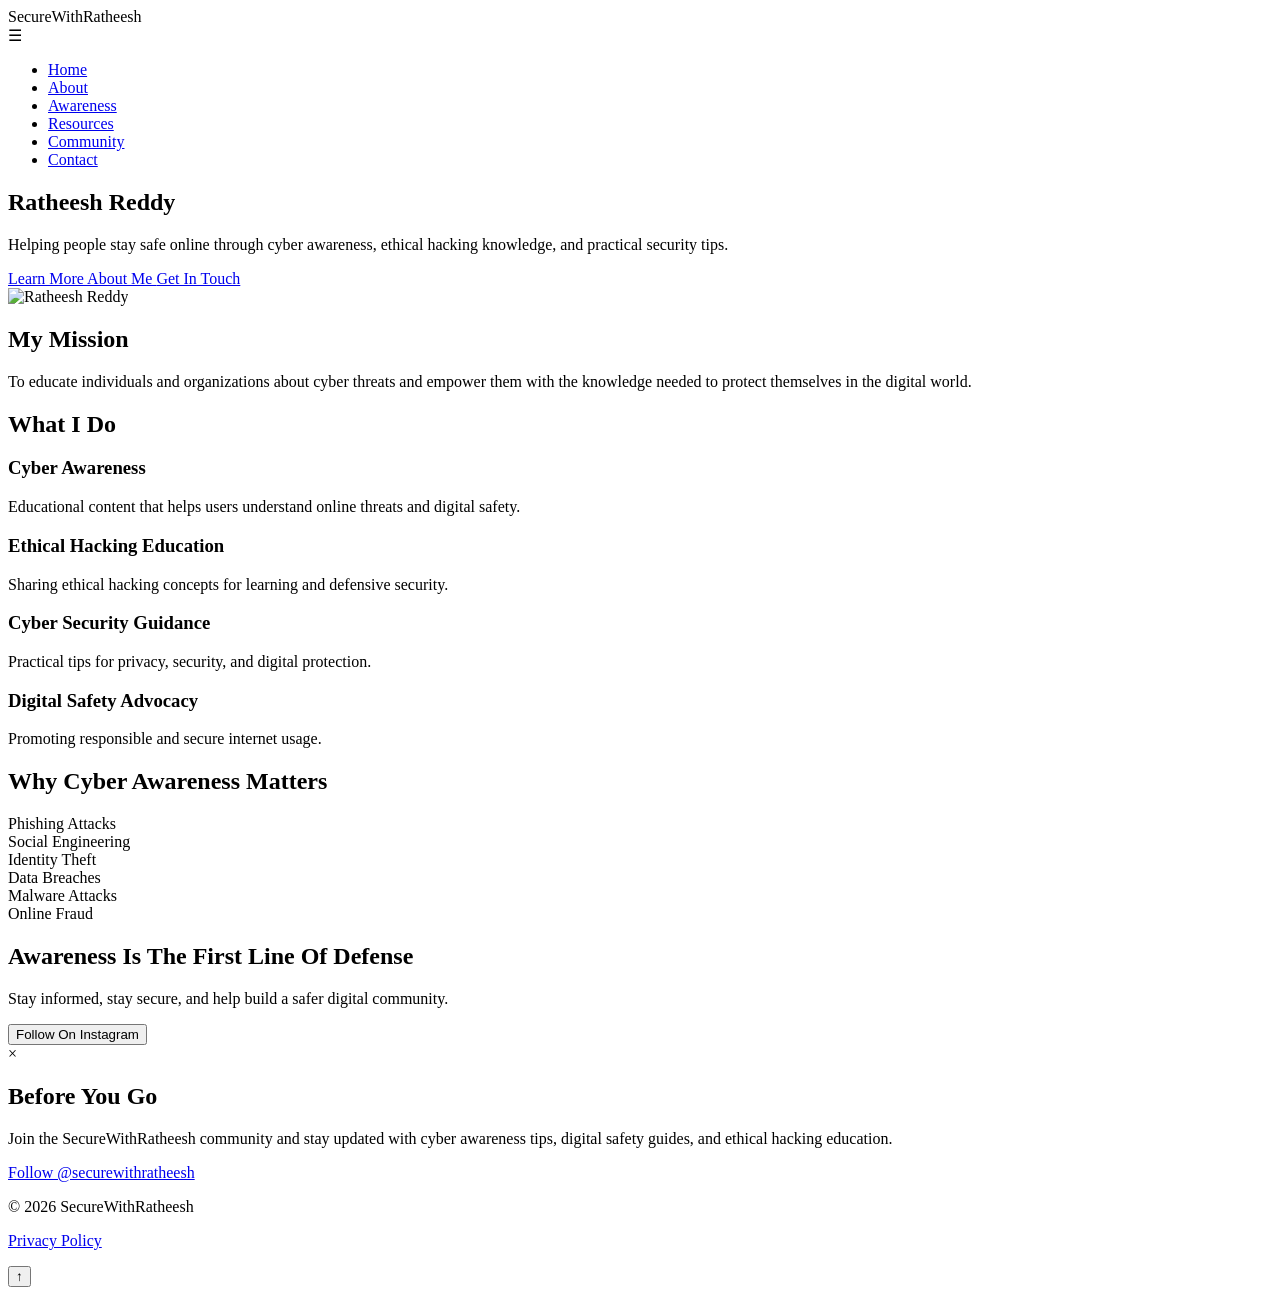
==== index.html @ 259271c7 "index.html" ====
<!DOCTYPE html>
<html lang="en">

<head>
<meta charset="UTF-8">
<meta name="viewport" content="width=device-width, initial-scale=1.0">

<title>SecureWithRatheesh | Cyber Awareness & Digital Safety</title>

<meta name="description" content="Helping people stay safe online through cyber awareness, ethical hacking knowledge, and practical security tips.">

<link rel="stylesheet" href="style.css">

<link href="https://fonts.googleapis.com/css2?family=Poppins:wght@300;400;500;600;700;800&display=swap" rel="stylesheet">
</head>

<body>

<!-- Navigation -->

<header>

<nav class="navbar">

<div class="logo">
SecureWithRatheesh
</div>
<div class="menu-toggle">☰</div>
<ul class="nav-links">

<li><a href="index.html">Home</a></li>

<li><a href="about.html">About</a></li>

<li><a href="awareness.html">Awareness</a></li>

<li><a href="resources.html">Resources</a></li>

<li><a href="community.html">Community</a></li>

<li><a href="contact.html">Contact</a></li>

</ul>

</nav>

</header>

<!-- Hero Section -->

<section class="hero">

<div class="hero-left">

<h1>
Ratheesh Reddy
</h1>

<h2 id="typing"></h2>

<p>

Helping people stay safe online through cyber awareness,
ethical hacking knowledge, and practical security tips.

</p>

<div class="hero-buttons">

<a href="about.html" class="btn-primary">
Learn More About Me
</a>

<a href="contact.html" class="btn-secondary">
Get In Touch
</a>

</div>

</div>

<div class="hero-right">
    <div class="profile-container">
        <img
            src="rr.jpg"
            alt="Ratheesh Reddy"
            class="profile-image">
    </div>
</div>
</section>

<!-- Mission -->

<section class="section">

<h2>My Mission</h2>

<div class="card">

<p>

To educate individuals and organizations about cyber threats
and empower them with the knowledge needed to protect
themselves in the digital world.

</p>

</div>

</section>

<!-- What I Do -->

<section class="section">

<h2>What I Do</h2>

<div class="grid">

<div class="card">

<h3>Cyber Awareness</h3>

<p>
Educational content that helps users understand
online threats and digital safety.
</p>

</div>

<div class="card">

<h3>Ethical Hacking Education</h3>

<p>
Sharing ethical hacking concepts for learning
and defensive security.
</p>

</div>

<div class="card">

<h3>Cyber Security Guidance</h3>

<p>
Practical tips for privacy, security,
and digital protection.
</p>

</div>

<div class="card">

<h3>Digital Safety Advocacy</h3>

<p>
Promoting responsible and secure internet usage.
</p>

</div>

</div>

</section>

<!-- Why Awareness Matters -->

<section class="section">

<h2>Why Cyber Awareness Matters</h2>

<div class="grid">

<div class="card">
Phishing Attacks
</div>

<div class="card">
Social Engineering
</div>

<div class="card">
Identity Theft
</div>

<div class="card">
Data Breaches
</div>

<div class="card">
Malware Attacks
</div>

<div class="card">
Online Fraud
</div>

</div>

</section>

<!-- CTA -->

<section class="cta">

<h2>
Awareness Is The First Line Of Defense
</h2>

<p>

Stay informed, stay secure, and help build
a safer digital community.

</p>

<button id="instagramBtn">

Follow On Instagram

</button>

</section>

<!-- Instagram Popup -->

<div id="instagramModal" class="modal">

<div class="modal-content">

<span class="close">&times;</span>

<h2>Before You Go</h2>

<p>

Join the SecureWithRatheesh community and stay
updated with cyber awareness tips, digital safety
guides, and ethical hacking education.

</p>

<a
href="https://instagram.com/securewithratheesh"
target="_blank"
class="btn-primary"
>

Follow @securewithratheesh

</a>

</div>

</div>

<!-- Footer -->

<footer>

<p>© 2026 SecureWithRatheesh</p>

<p>

<a href="privacy.html">

Privacy Policy

</a>

</p>

</footer>
<button id="topBtn" title="Go to top">
↑
</button>
<script src="script.js"></script>

</body>

</html>
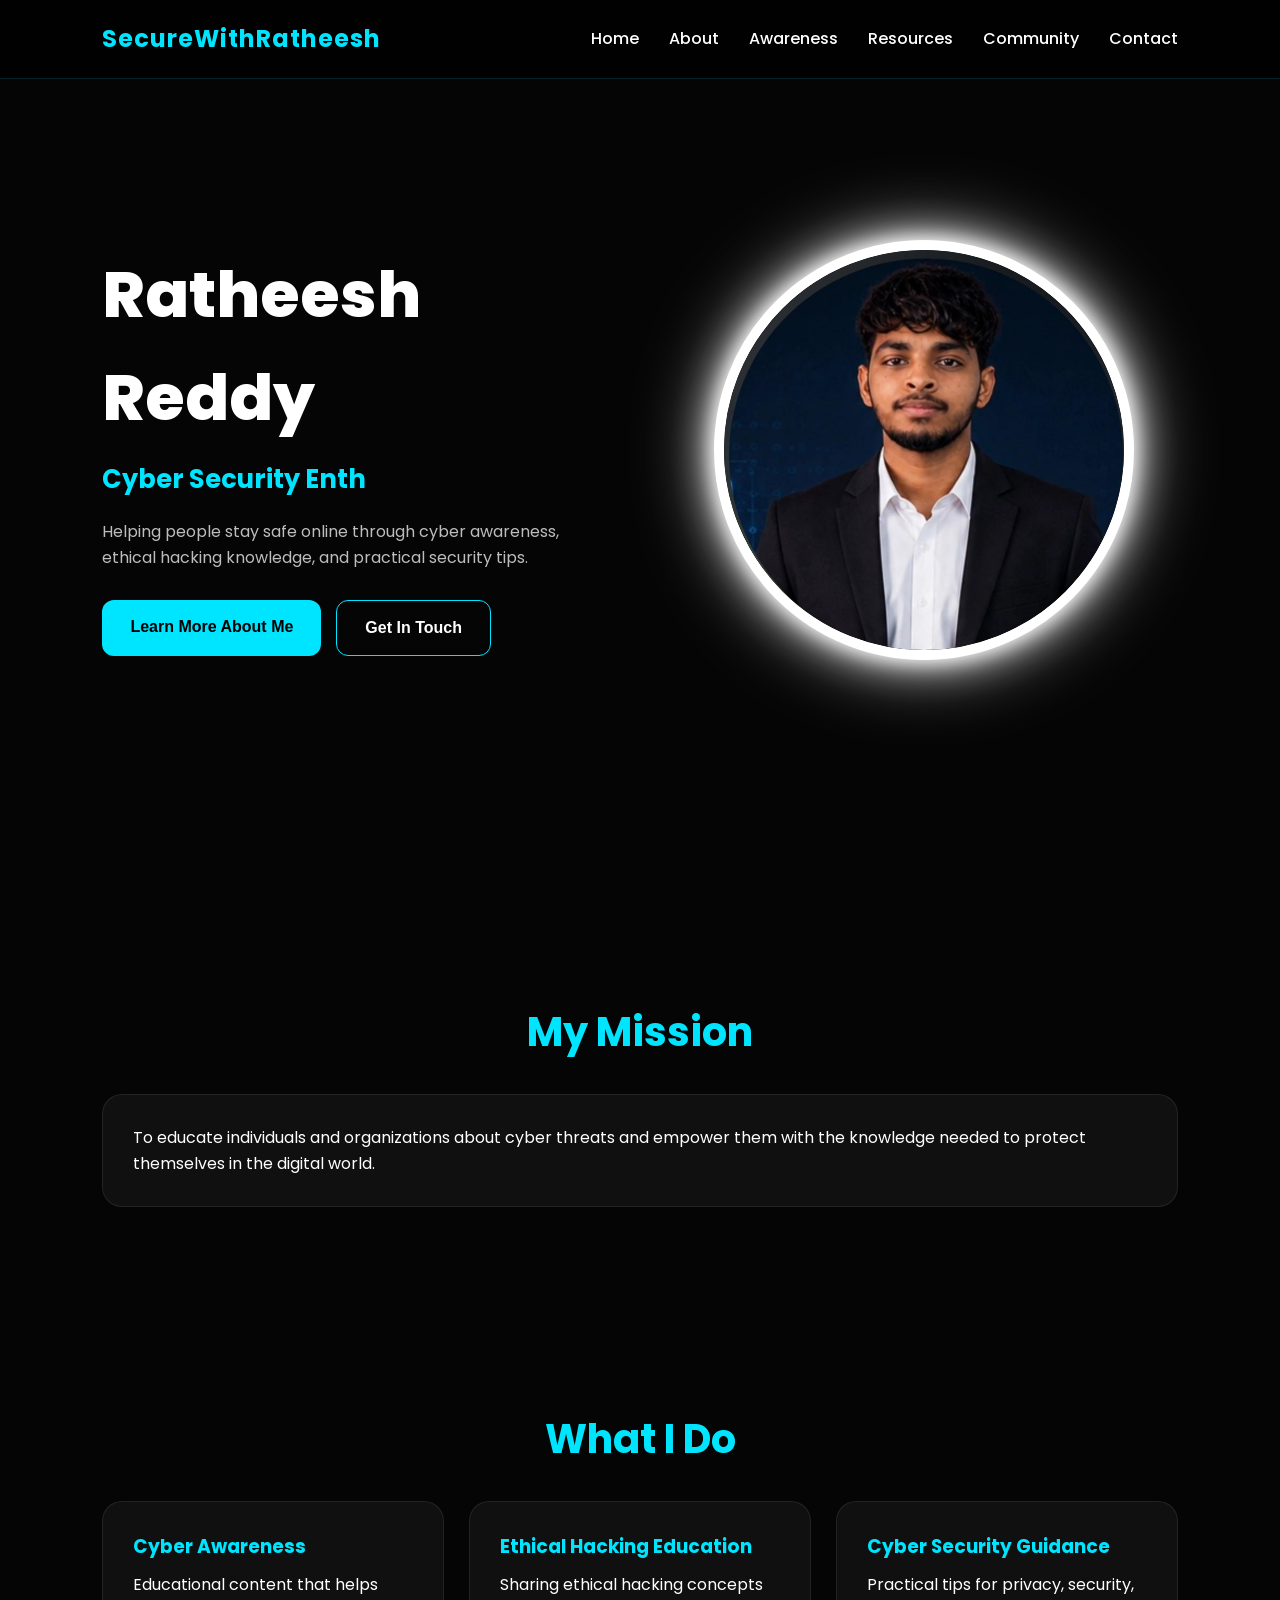
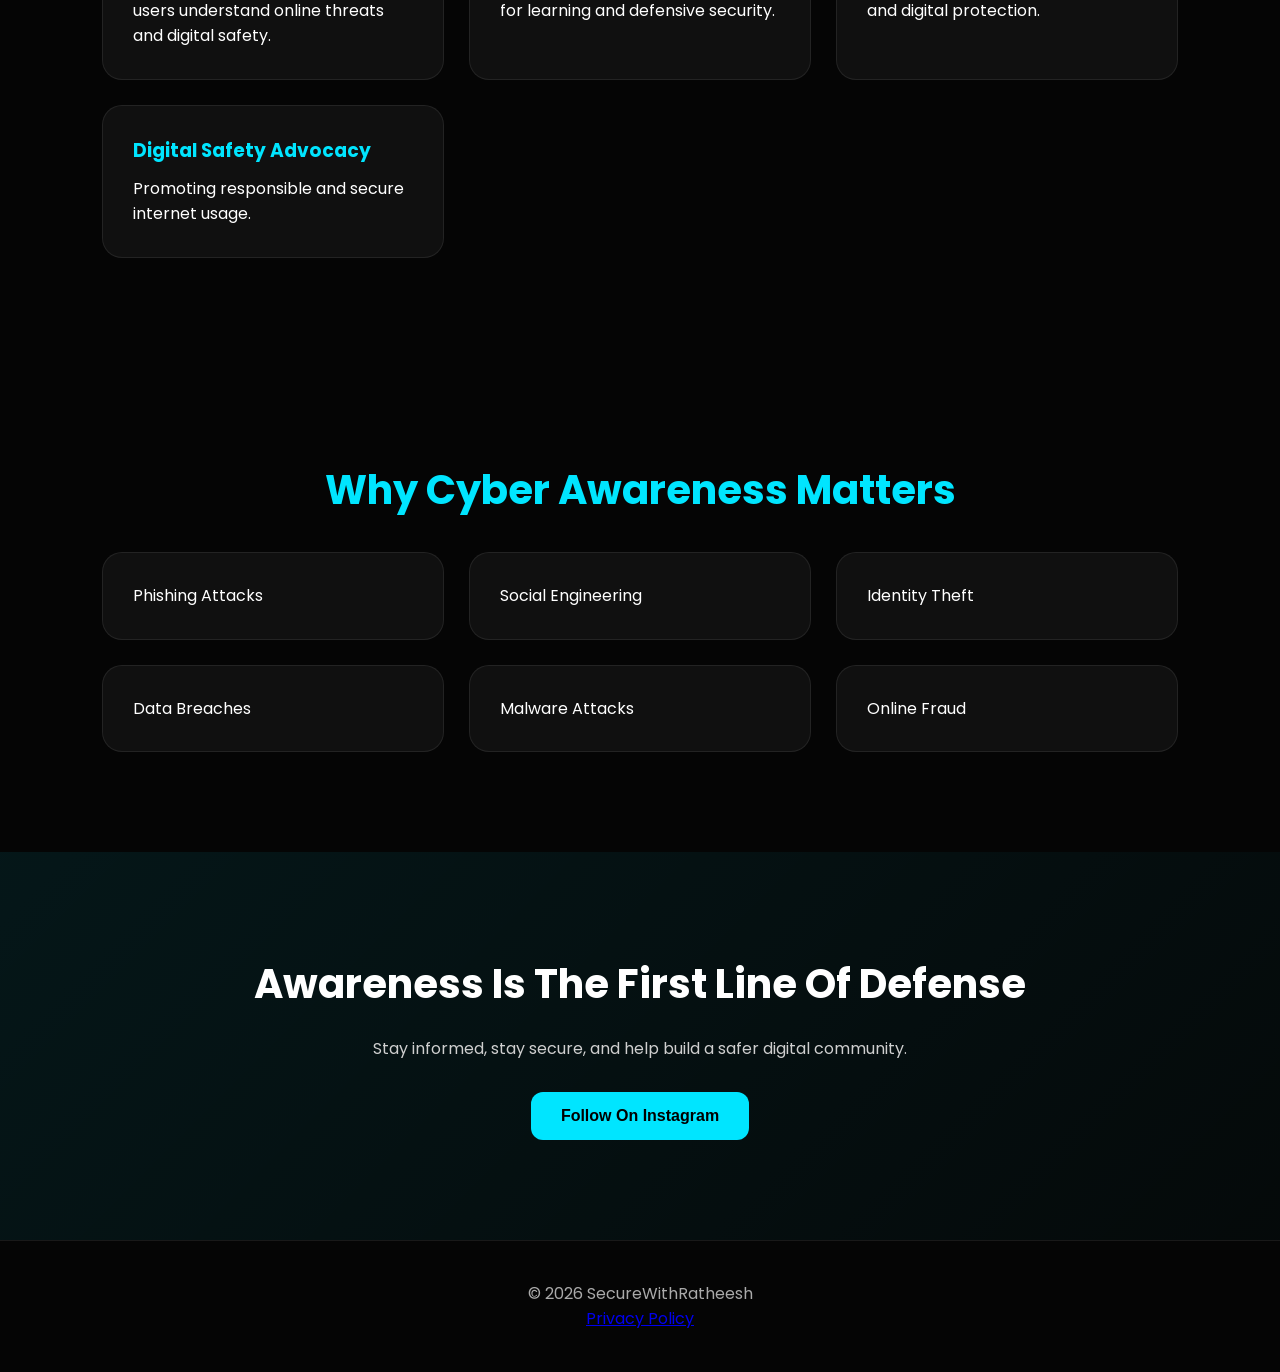
==== commit aeed7e14: "Update index.html" ====
--- a/index.html
+++ b/index.html
@@ -4,7 +4,7 @@
 <head>
 <meta charset="UTF-8">
 <meta name="viewport" content="width=device-width, initial-scale=1.0">
-
+<meta name="theme-color" content="#00e5ff">
 <title>SecureWithRatheesh | Cyber Awareness & Digital Safety</title>
 
 <meta name="description" content="Helping people stay safe online through cyber awareness, ethical hacking knowledge, and practical security tips.">
--- a/style.css
+++ b/style.css
@@ -0,0 +1,623 @@
+/* =========================
+   GLOBAL SETTINGS
+========================= */
+
+*{
+margin:0;
+padding:0;
+box-sizing:border-box;
+font-family:'Poppins',sans-serif;
+}
+
+html{
+scroll-behavior:smooth;
+}
+
+body{
+background:#050505;
+color:#fff;
+overflow-x:hidden;
+line-height:1.6;
+}
+
+/* =========================
+   SCROLLBAR
+========================= */
+
+::-webkit-scrollbar{
+width:8px;
+}
+
+::-webkit-scrollbar-track{
+background:#111;
+}
+
+::-webkit-scrollbar-thumb{
+background:#00e5ff;
+border-radius:20px;
+}
+
+/* =========================
+   NAVBAR
+========================= */
+
+.navbar{
+position:fixed;
+top:0;
+left:0;
+width:100%;
+display:flex;
+justify-content:space-between;
+align-items:center;
+padding:20px 8%;
+background:rgba(0,0,0,.75);
+backdrop-filter:blur(15px);
+z-index:999;
+border-bottom:1px solid rgba(0,229,255,.15);
+}
+
+.logo{
+font-size:1.5rem;
+font-weight:700;
+color:#00e5ff;
+letter-spacing:1px;
+}
+
+.nav-links{
+display:flex;
+gap:30px;
+list-style:none;
+}
+
+.nav-links a{
+text-decoration:none;
+color:white;
+font-weight:500;
+transition:.3s;
+}
+
+.nav-links a:hover{
+color:#00e5ff;
+}
+
+/* =========================
+   HERO SECTION
+========================= */
+
+.hero{
+min-height:100vh;
+display:flex;
+align-items:center;
+justify-content:space-between;
+padding:120px 8%;
+gap:60px;
+}
+
+.hero-left{
+flex:1;
+}
+
+.hero-left h1{
+font-size:4rem;
+font-weight:800;
+margin-bottom:10px;
+}
+
+.hero-left h2{
+color:#00e5ff;
+font-size:1.6rem;
+margin-bottom:20px;
+height:40px;
+}
+
+.hero-left p{
+color:#bdbdbd;
+max-width:600px;
+margin-bottom:30px;
+}
+
+.hero-right{
+flex:1;
+display:flex;
+justify-content:center;
+align-items:center;
+}
+.profile-container{
+    width:420px;
+    height:420px;
+    border-radius:50%;
+    overflow:hidden;
+    position:relative;
+    border:10px solid #ffffff;
+    background:#000;
+
+    box-shadow:
+        0 0 20px rgba(255,255,255,1),
+        0 0 40px rgba(255,255,255,0.9),
+        0 0 80px rgba(255,255,255,0.7);
+
+    animation:float 4s ease-in-out infinite;
+}
+
+.profile-image{
+    width:100%;
+    height:100%;
+    object-fit:cover;
+    object-position:center top;
+    border-radius:50%;
+    display:block;
+}
+
+/* =========================
+   BUTTONS
+========================= */
+
+.hero-buttons{
+display:flex;
+gap:15px;
+flex-wrap:wrap;
+}
+
+.btn-primary,
+.btn-secondary{
+display:inline-block;
+padding:14px 28px;
+border-radius:12px;
+text-decoration:none;
+font-weight:600;
+transition:.3s;
+cursor:pointer;
+}
+
+.btn-primary{
+background:#00e5ff;
+color:#000;
+}
+
+.btn-primary:hover{
+transform:translateY(-4px);
+box-shadow:0 10px 30px rgba(0,229,255,.3);
+}
+
+.btn-secondary{
+border:1px solid #00e5ff;
+color:#fff;
+}
+
+.btn-secondary:hover{
+background:#00e5ff;
+color:#000;
+}
+
+/* =========================
+   SECTIONS
+========================= */
+
+.section{
+padding:100px 8%;
+}
+
+.section h2{
+font-size:2.5rem;
+margin-bottom:30px;
+color:#00e5ff;
+text-align:center;
+}
+
+.card{
+background:#101010;
+border:1px solid rgba(255,255,255,.08);
+padding:30px;
+border-radius:20px;
+transition:.3s;
+}
+
+.card:hover{
+transform:translateY(-5px);
+border-color:#00e5ff;
+box-shadow:0 0 30px rgba(0,229,255,.15);
+}
+
+.grid{
+display:grid;
+grid-template-columns:repeat(auto-fit,minmax(260px,1fr));
+gap:25px;
+}
+
+.card h3{
+margin-bottom:10px;
+color:#00e5ff;
+}
+
+/* =========================
+   CTA SECTION
+========================= */
+
+.cta{
+padding:100px 8%;
+text-align:center;
+background:linear-gradient(
+135deg,
+rgba(0,229,255,.08),
+rgba(0,229,255,.02)
+);
+}
+
+.cta h2{
+font-size:2.5rem;
+margin-bottom:20px;
+}
+
+.cta p{
+max-width:700px;
+margin:auto;
+margin-bottom:30px;
+color:#cfcfcf;
+}
+
+.cta button{
+padding:15px 30px;
+border:none;
+border-radius:12px;
+background:#00e5ff;
+font-size:1rem;
+font-weight:600;
+cursor:pointer;
+transition:.3s;
+}
+
+.cta button:hover{
+transform:translateY(-4px);
+}
+
+/* =========================
+   MODAL
+========================= */
+
+.modal{
+display:none;
+position:fixed;
+z-index:9999;
+left:0;
+top:0;
+width:100%;
+height:100%;
+background:rgba(0,0,0,.8);
+}
+
+.modal-content{
+background:#111;
+margin:10% auto;
+padding:30px;
+width:90%;
+max-width:500px;
+border-radius:20px;
+text-align:center;
+border:1px solid rgba(0,229,255,.3);
+}
+
+.modal-content h2{
+margin-bottom:15px;
+color:#00e5ff;
+}
+
+.modal-content p{
+margin-bottom:20px;
+color:#cfcfcf;
+}
+
+.close{
+float:right;
+font-size:30px;
+cursor:pointer;
+}
+
+/* =========================
+   FOOTER
+========================= */
+
+footer{
+padding:40px;
+text-align:center;
+border-top:1px solid rgba(255,255,255,.08);
+color:#aaa;
+}
+
+/* =========================
+   MOBILE RESPONSIVE
+========================= */
+
+@media(max-width:900px){
+
+.hero{
+flex-direction:column-reverse;
+text-align:center;
+padding-top:150px;
+}
+
+.hero-left h1{
+font-size:2.8rem;
+}
+
+.hero-left h2{
+font-size:1.2rem;
+}
+
+.hero-buttons{
+justify-content:center;
+}
+
+@media(max-width:900px){
+    .profile-container{
+        width:320px;
+        height:320px;
+    }
+}
+
+.navbar{
+padding:15px 5%;
+}
+
+.nav-links{
+gap:15px;
+font-size:.9rem;
+}
+
+.section h2{
+font-size:2rem;
+}
+
+.cta h2{
+font-size:2rem;
+}
+
+}
+
+@media(max-width:600px){
+
+.logo{
+font-size:1rem;
+}
+
+.nav-links{
+gap:10px;
+font-size:.8rem;
+}
+
+.hero-left h1{
+font-size:2.2rem;
+}
+
+@media(max-width:600px){
+    .profile-container{
+        width:250px;
+        height:250px;
+    }
+}
+}
+
+.form-group{
+display:flex;
+flex-direction:column;
+margin-bottom:20px;
+}
+
+.form-group label{
+margin-bottom:8px;
+font-weight:500;
+}
+
+.form-group input,
+.form-group textarea{
+background:#0f0f0f;
+border:1px solid #333;
+padding:15px;
+border-radius:10px;
+color:white;
+font-size:16px;
+outline:none;
+}
+
+.form-group input:focus,
+.form-group textarea:focus{
+border-color:#00e5ff;
+}
+
+#responseMessage{
+margin-top:20px;
+font-size:16px;
+}
+
+.menu-toggle{
+display:none;
+cursor:pointer;
+font-size:30px;
+color:#00e5ff;
+}
+
+@media(max-width:768px){
+
+.menu-toggle{
+display:block;
+}
+
+.nav-links{
+display:none;
+flex-direction:column;
+position:absolute;
+top:80px;
+right:20px;
+background:#111;
+padding:20px;
+border-radius:15px;
+width:220px;
+}
+
+.nav-links.active{
+display:flex;
+}
+
+}
+
+#topBtn{
+display:none;
+position:fixed;
+bottom:20px;
+right:20px;
+z-index:999;
+border:none;
+outline:none;
+background:#00e5ff;
+color:#000;
+cursor:pointer;
+padding:15px 18px;
+border-radius:50%;
+font-size:20px;
+font-weight:bold;
+box-shadow:0 0 20px rgba(0,229,255,.4);
+transition:.3s;
+}
+
+#topBtn:hover{
+transform:translateY(-5px);
+} 
+/* =====================================
+   SECUREWITHRATHEESH RESPONSIVE FIX
+   Add at very end of style.css
+===================================== */
+
+img{
+    max-width:100%;
+    height:auto;
+    display:block;
+}
+
+@media screen and (max-width:1024px){
+
+    .hero{
+        gap:40px;
+        padding:120px 6%;
+    }
+
+    .hero-left h1{
+        font-size:3rem;
+    }
+
+    .profile-container{
+        width:320px !important;
+        height:320px !important;
+    }
+}
+
+@media screen and (max-width:768px){
+
+    .navbar{
+        padding:15px 20px !important;
+    }
+
+    .logo{
+        font-size:1rem !important;
+        max-width:70%;
+    }
+
+    .hero{
+        flex-direction:column-reverse !important;
+        text-align:center;
+        justify-content:center;
+        min-height:auto;
+        padding:110px 20px 60px !important;
+        gap:30px !important;
+    }
+
+    .hero-left h1{
+        font-size:2.4rem !important;
+        line-height:1.2;
+    }
+
+    .hero-left h2{
+        font-size:1.1rem !important;
+        height:auto !important;
+    }
+
+    .hero-left p{
+        max-width:100% !important;
+    }
+
+    .hero-buttons{
+        justify-content:center;
+    }
+
+    .profile-container{
+        width:260px !important;
+        height:260px !important;
+        border-width:6px !important;
+    }
+
+    .section,
+    .cta{
+        padding:70px 20px !important;
+    }
+
+    .section h2,
+    .cta h2{
+        font-size:1.9rem !important;
+    }
+
+    .grid{
+        grid-template-columns:1fr !important;
+    }
+
+    .card{
+        padding:20px !important;
+    }
+
+    .nav-links{
+        width:220px;
+    }
+}
+
+@media screen and (max-width:480px){
+
+    .hero{
+        padding-top:95px !important;
+    }
+
+    .hero-left h1{
+        font-size:2rem !important;
+    }
+
+    .hero-left h2{
+        font-size:1rem !important;
+    }
+
+    .hero-left p{
+        font-size:.95rem;
+    }
+
+    .profile-container{
+        width:220px !important;
+        height:220px !important;
+    }
+
+    .hero-buttons{
+        flex-direction:column;
+        align-items:center;
+    }
+
+    .btn-primary,
+    .btn-secondary{
+        width:100%;
+        max-width:280px;
+        text-align:center;
+    }
+
+    .section,
+    .cta{
+        padding:60px 15px !important;
+    }
+
+    .section h2,
+    .cta h2{
+        font-size:1.6rem !important;
+    }
+}
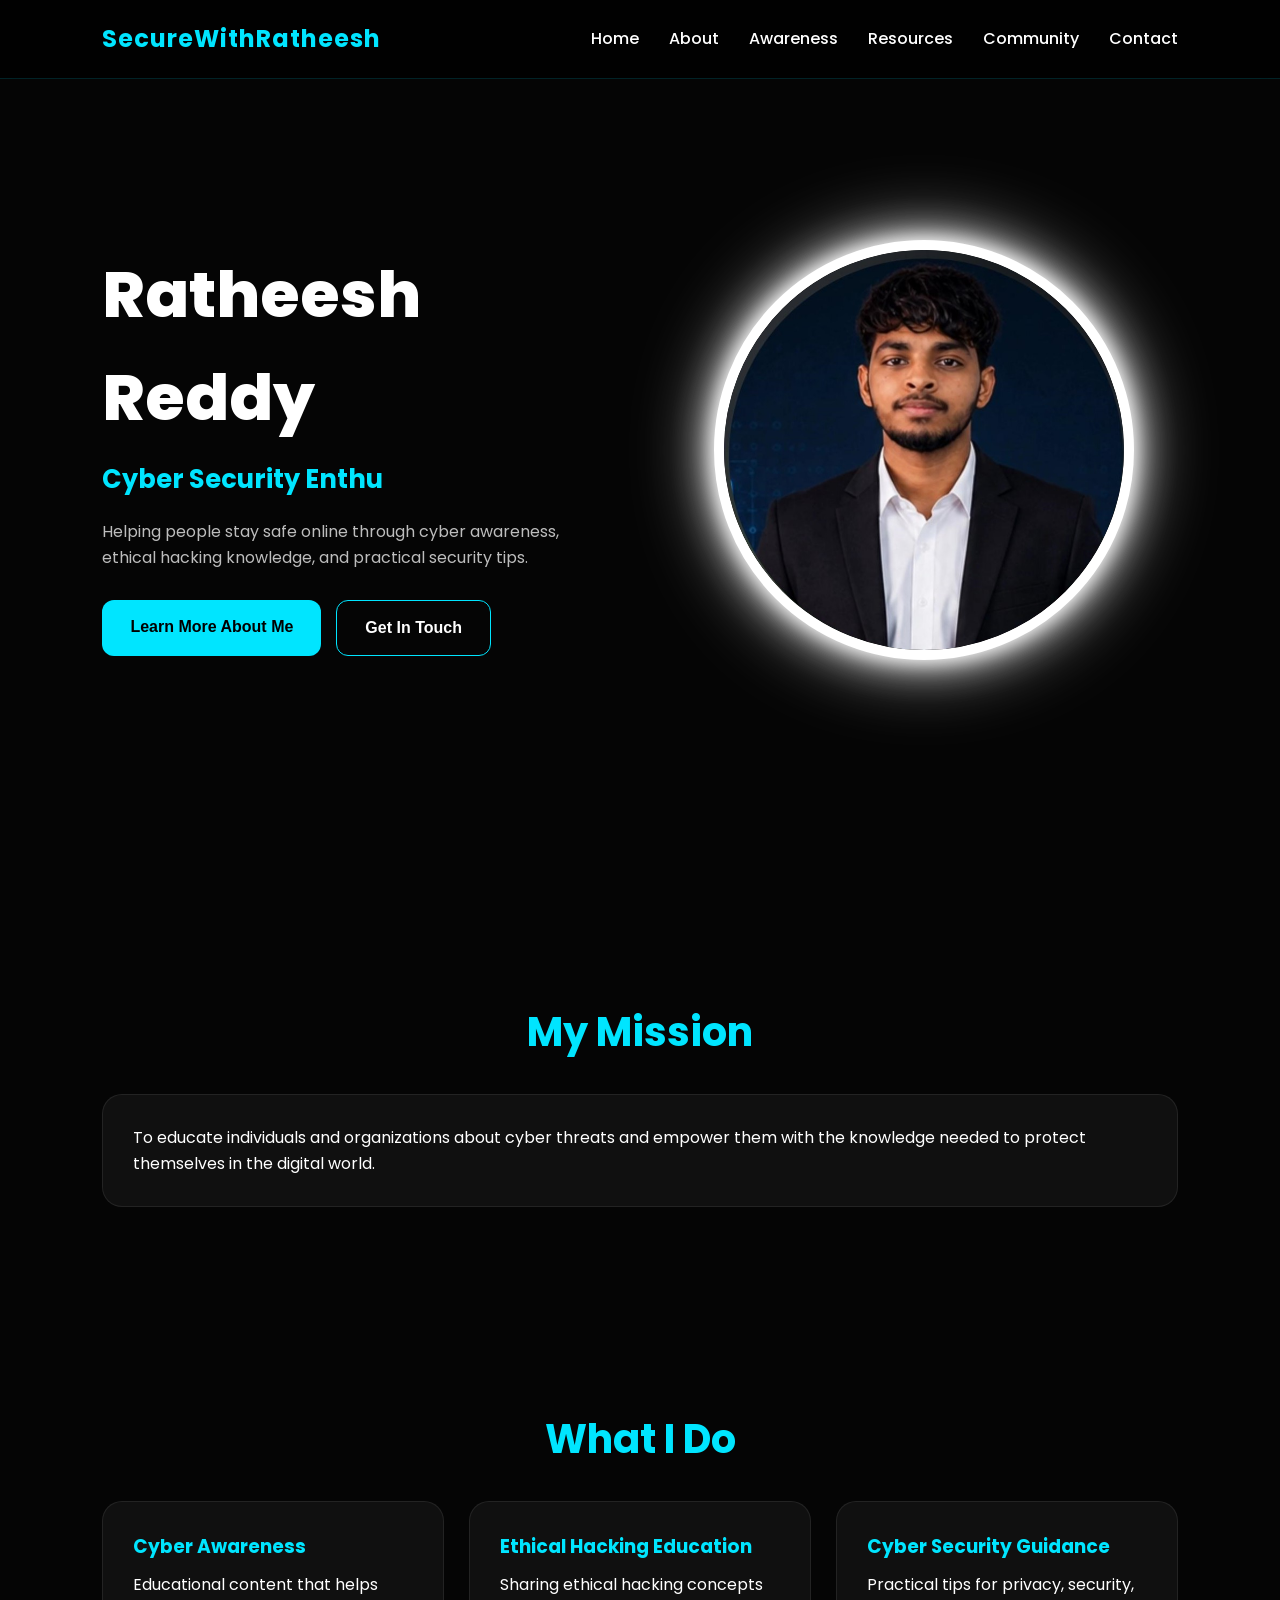
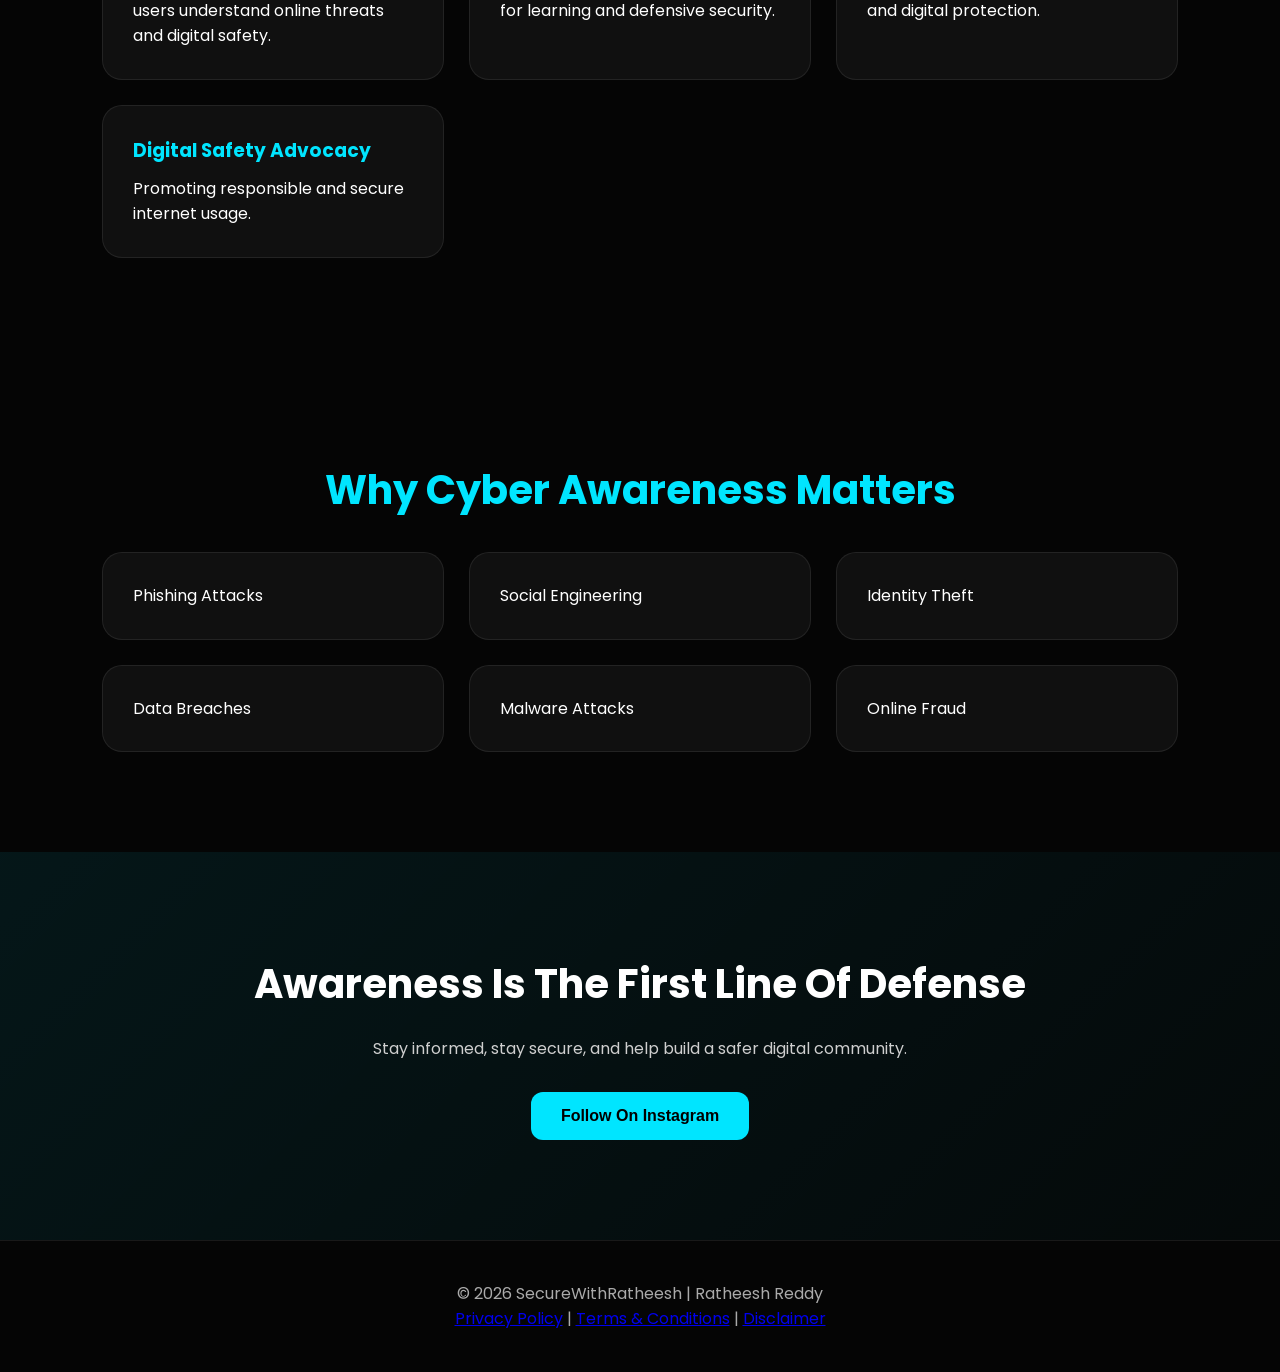
==== commit 5d6f08ec: "Update index.html" ====
--- a/index.html
+++ b/index.html
@@ -2,9 +2,20 @@
 <html lang="en">
 
 <head>
+<title>SecureWithRatheesh | Cyber Awareness, Ethical Hacking & Digital Safety</title>
 <meta charset="UTF-8">
+<meta name="google-site-verification" content="TF-FRkK3mbq7GPeoUbkza_lDAkezLuw3ztNSl8lnGjQ" />
 <meta name="viewport" content="width=device-width, initial-scale=1.0">
 <meta name="theme-color" content="#00e5ff">
+<!-- Google Analytics -->
+<script async src="https://www.googletagmanager.com/gtag/js?id=G-C6TV0H4MZX"></script>
+<script>
+  window.dataLayer = window.dataLayer || [];
+  function gtag(){dataLayer.push(arguments);}
+  gtag('js', new Date());
+
+  gtag('config', 'G-C6TV0H4MZX');
+</script>
 <title>SecureWithRatheesh | Cyber Awareness & Digital Safety</title>
 
 <meta name="description" content="Helping people stay safe online through cyber awareness, ethical hacking knowledge, and practical security tips.">
@@ -259,16 +270,12 @@
 
 <footer>
 
-<p>© 2026 SecureWithRatheesh</p>
-
-<p>
-
-<a href="privacy.html">
-
-Privacy Policy
-
-</a>
-
+<p>© 2026 SecureWithRatheesh | Ratheesh Reddy</p>
+
+<p>
+<a href="privacy.html">Privacy Policy</a> |
+<a href="terms.html">Terms & Conditions</a> |
+<a href="disclaimer.html">Disclaimer</a>
 </p>
 
 </footer>
